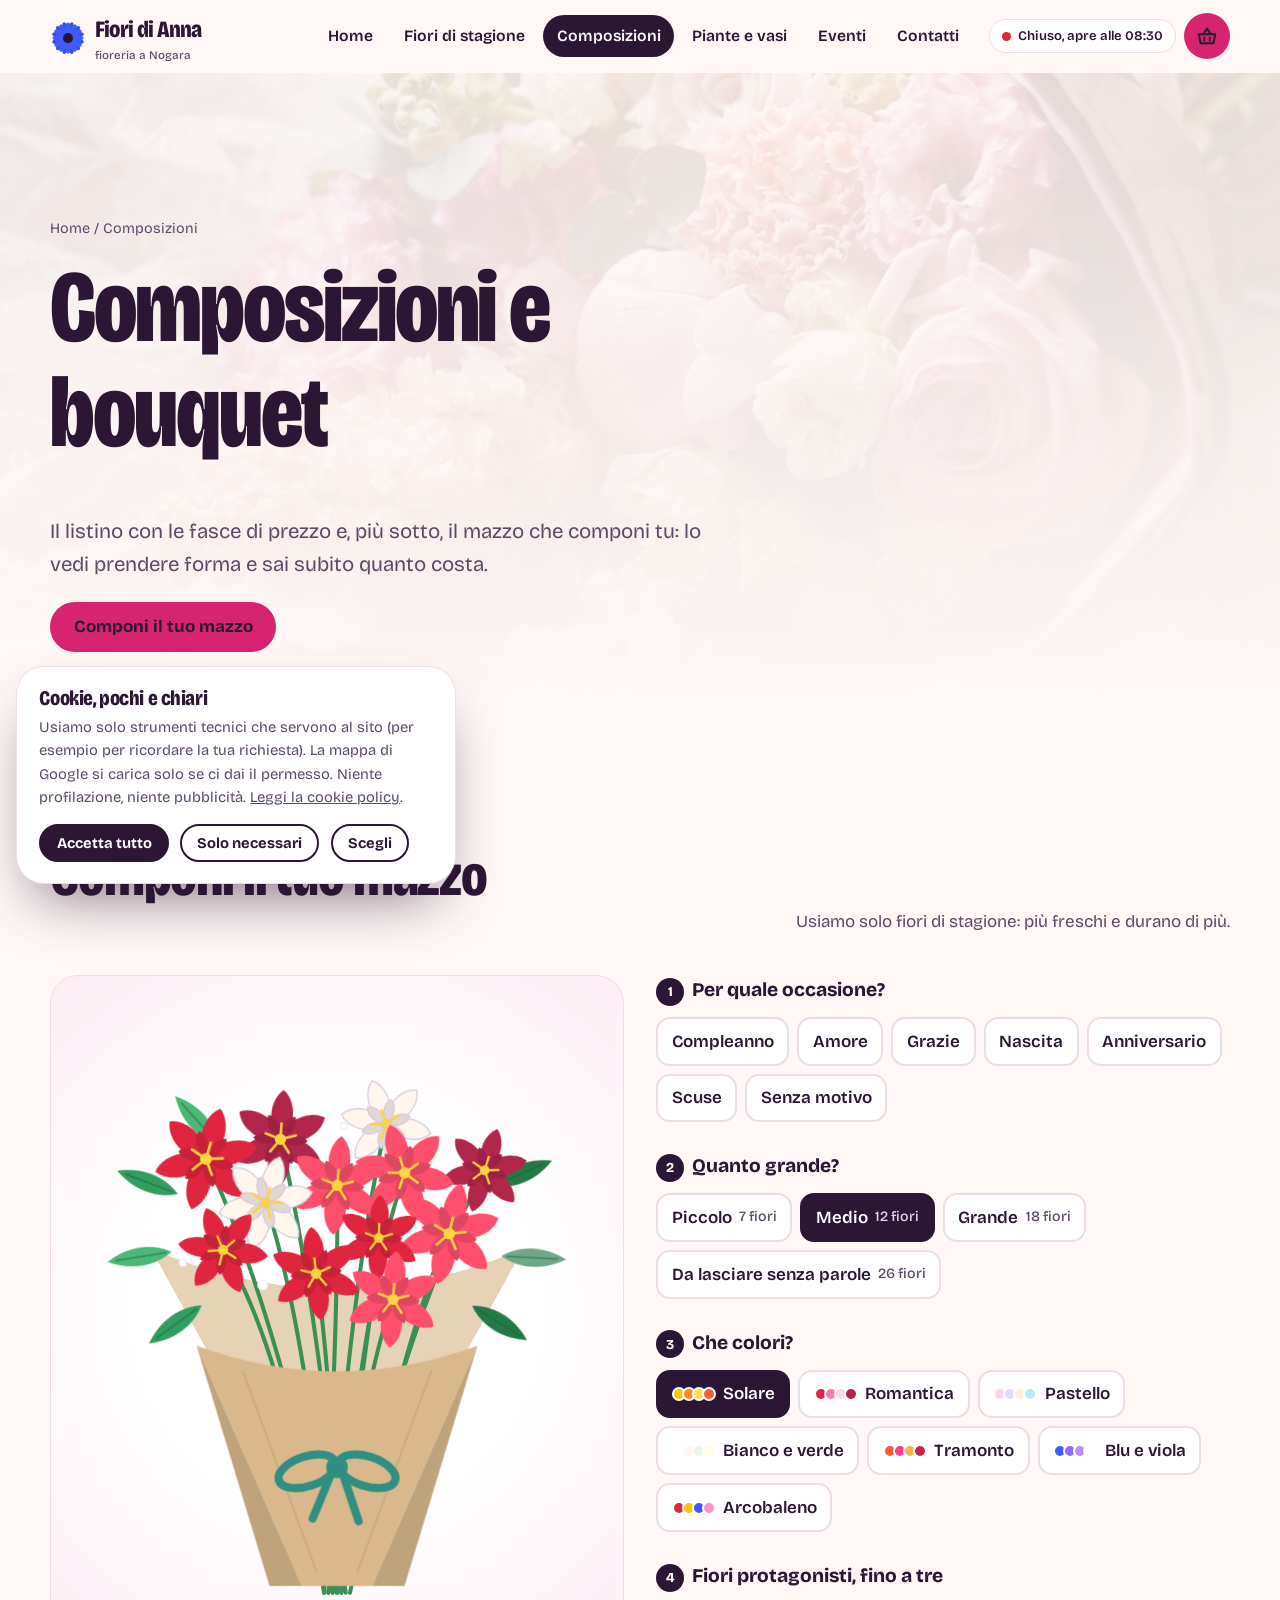
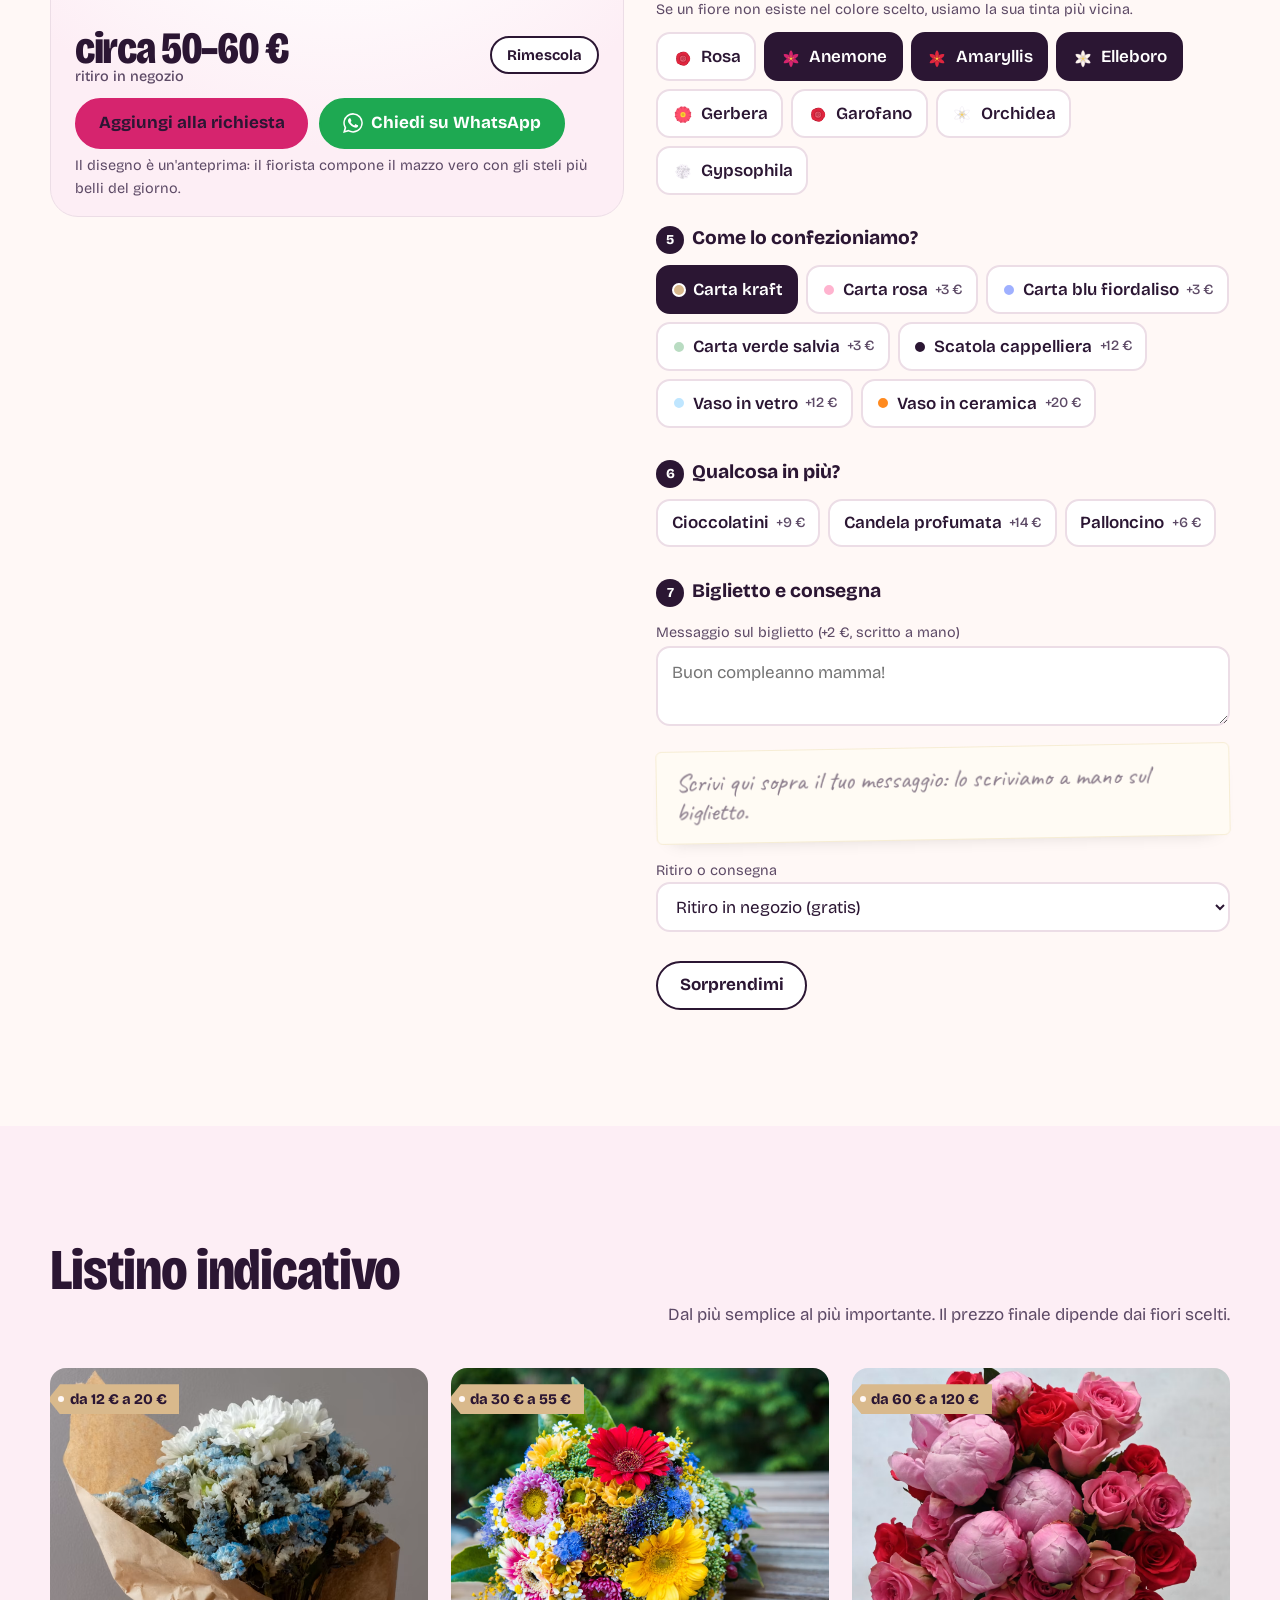
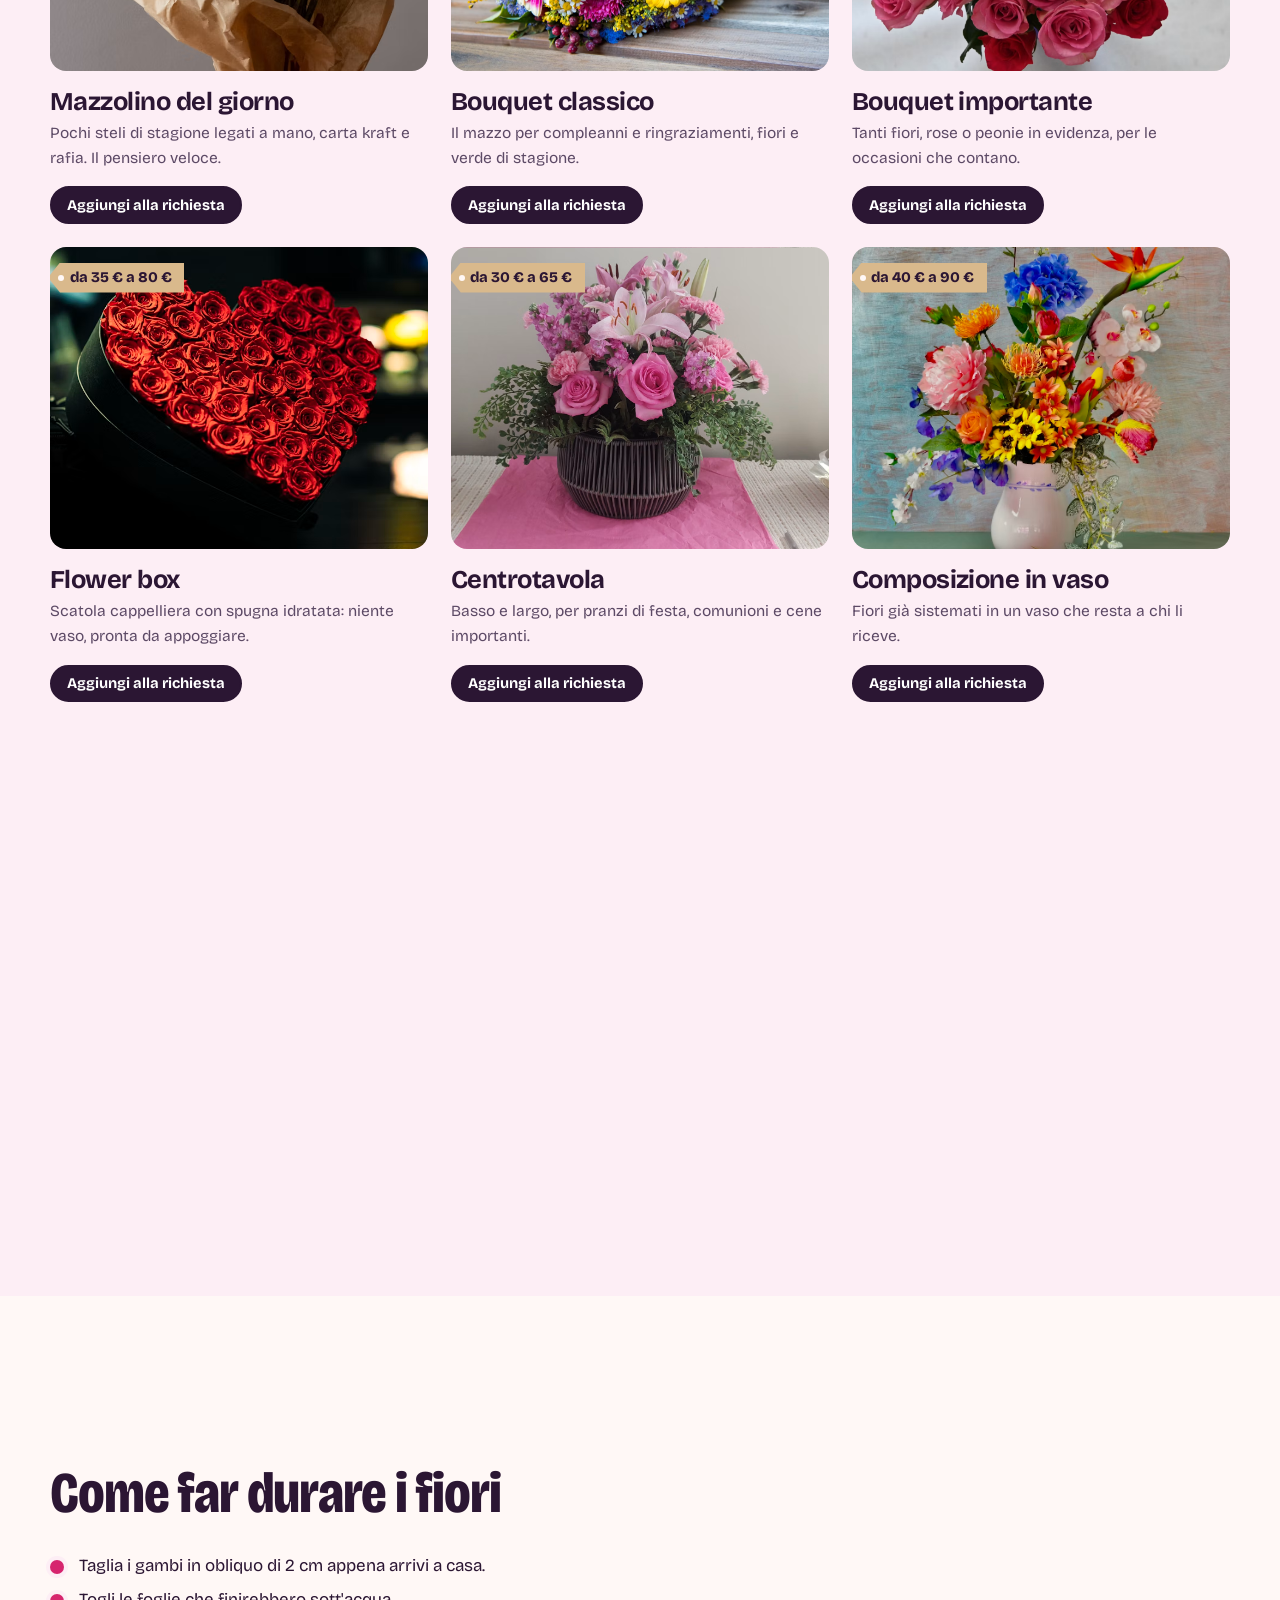
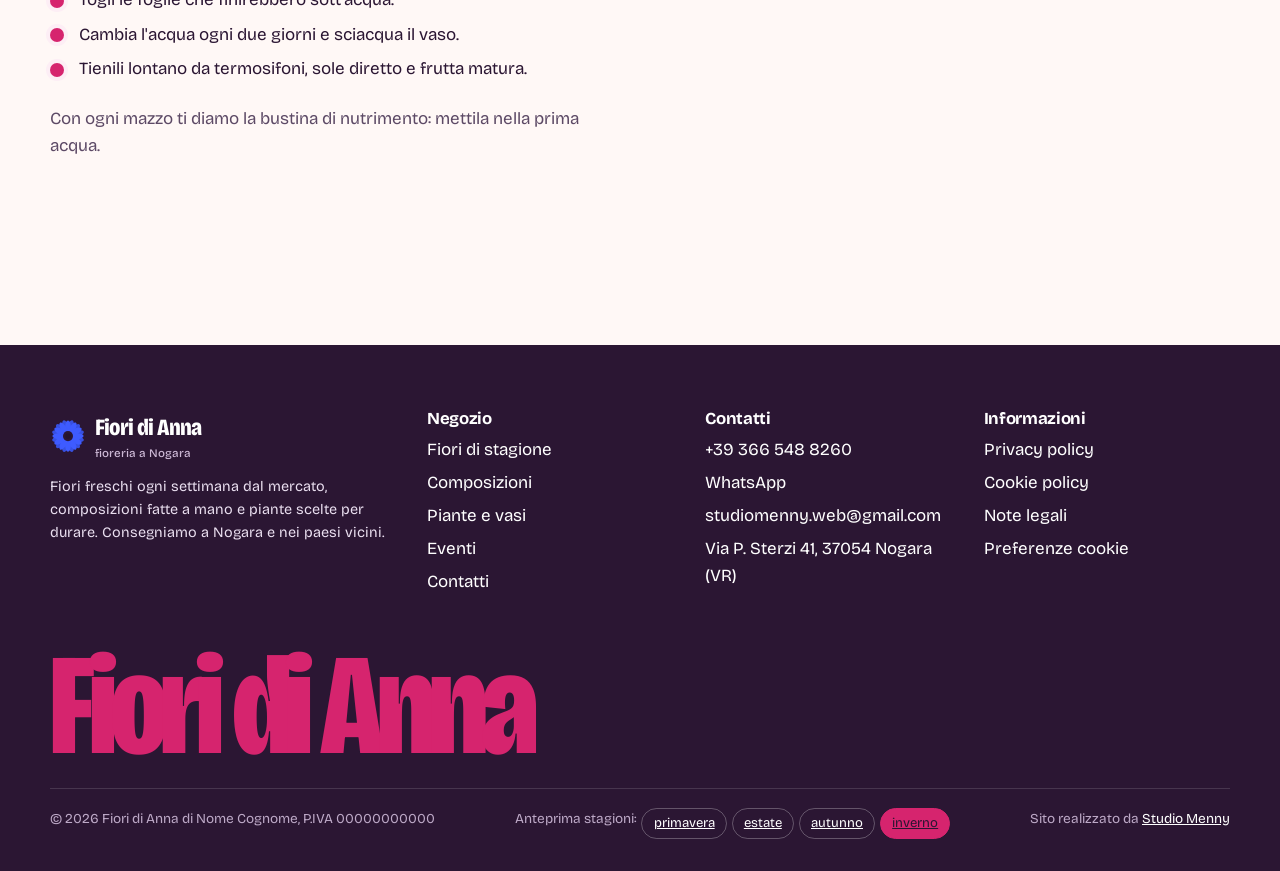
==== composizioni.html @ 898e4e73 "Add files via upload" ====
<!doctype html>
<html lang="it">
<head>
<meta charset="utf-8">
<meta name="viewport" content="width=device-width, initial-scale=1, viewport-fit=cover">
<title>Composizioni e bouquet: prezzi e configuratore | Fiori di Anna, Nogara</title>
<meta name="description" content="Listino indicativo di bouquet, flower box, centrotavola e composizioni. Componi il tuo mazzo online, vedi l'anteprima e il prezzo, invialo su WhatsApp.">
<meta name="theme-color" content="#2b1633">
<meta property="og:type" content="website">
<meta property="og:title" content="Composizioni e bouquet: prezzi e configuratore | Fiori di Anna, Nogara">
<meta property="og:description" content="Listino indicativo di bouquet, flower box, centrotavola e composizioni. Componi il tuo mazzo online, vedi l'anteprima e il prezzo, invialo su WhatsApp.">
<meta property="og:image" content="img/og-image.jpg">
<meta property="og:locale" content="it_IT">
<link rel="icon" href="img/favicon.svg" type="image/svg+xml">
<link rel="preload" href="fonts/bricolage.woff2" as="font" type="font/woff2" crossorigin>
<link rel="stylesheet" href="css/style.css?v=5">
</head>
<body data-page="composizioni">
<noscript><p style="padding:1rem;background:#fff3c4;margin:0">Per usare tutti gli strumenti del sito attiva JavaScript. Puoi comunque chiamarci al +39 366 548 8260 o scrivere a studiomenny.web@gmail.com.</p></noscript>
<main id="main">

<section class="page-hero" data-img="head-composizioni.jpg">
  <div class="wrap">
    <p class="crumbs"><a href="index.html">Home</a> / Composizioni</p>
    <h1>Composizioni e bouquet</h1>
    <p class="lead">Il listino con le fasce di prezzo e, più sotto, il mazzo che componi tu: lo vedi prendere forma e sai subito quanto costa.</p>
    <a class="btn btn-season" href="#configuratore">Componi il tuo mazzo</a>
  </div>
</section>

<section class="section" id="configuratore" style="scroll-margin-top:80px">
  <div class="wrap">
    <div class="section-head"><h2>Componi il tuo mazzo</h2><p class="muted">Usiamo solo fiori di stagione: più freschi e durano di più.</p></div>
    <div class="builder">
      <div class="builder-stage" id="builder-stage">
        <div id="builder-svg"></div>
        <div class="builder-total">
          <p class="price" id="b-price" aria-live="polite" style="margin:0"></p>
          <button class="btn btn-sm btn-light" type="button" id="b-shuffle">Rimescola</button>
        </div>
        <div class="btn-row stage-actions" style="padding:.8rem .5rem .3rem">
          <button class="btn btn-season" type="button" id="b-add">Aggiungi alla richiesta</button>
          <button class="btn btn-wa" type="button" id="b-wa"><svg viewBox="0 0 24 24" fill="currentColor" aria-hidden="true"><path d="M17.5 14.4c-.3-.1-1.8-.9-2-1-.3-.1-.5-.1-.7.1-.2.3-.8 1-.9 1.2-.2.2-.3.2-.6.1-.3-.1-1.3-.5-2.4-1.5-.9-.8-1.5-1.8-1.7-2.1-.2-.3 0-.5.1-.6l.4-.5.3-.5c.1-.2 0-.4 0-.5l-.9-2.2c-.2-.6-.5-.5-.7-.5h-.6c-.2 0-.5.1-.8.4-.3.3-1 1-1 2.5s1.1 2.9 1.2 3.1c.1.2 2.1 3.2 5.1 4.5.7.3 1.3.5 1.7.6.7.2 1.4.2 1.9.1.6-.1 1.8-.7 2-1.4.2-.7.2-1.3.2-1.4-.1-.1-.3-.2-.6-.3zM12 21.8a9.9 9.9 0 0 1-5-1.4l-.4-.2-3.7 1 1-3.6-.2-.4A9.9 9.9 0 1 1 12 21.8zm8.4-18.3A11.8 11.8 0 0 0 1.8 17.6L.1 24l6.5-1.7A11.8 11.8 0 0 0 23.8 12a11.7 11.7 0 0 0-3.4-8.5z"/></svg>Chiedi su WhatsApp</button>
        </div>
        <p class="small muted stage-note" style="padding:0 .5rem;margin:0">Il disegno è un'anteprima: il fiorista compone il mazzo vero con gli steli più belli del giorno.</p>
      </div>
      <form id="builder-form" onsubmit="return false">
        <fieldset class="step"><legend><span>1</span>Per quale occasione?</legend><div class="opts" id="o-occ"></div></fieldset>
        <fieldset class="step"><legend><span>2</span>Quanto grande?</legend><div class="opts" id="o-size"></div></fieldset>
        <fieldset class="step"><legend><span>3</span>Che colori?</legend><div class="opts" id="o-pal"></div></fieldset>
        <fieldset class="step"><legend><span>4</span>Fiori protagonisti, fino a tre</legend><p class="small muted" style="margin:-.3rem 0 .7rem">Se un fiore non esiste nel colore scelto, usiamo la sua tinta più vicina.</p><div class="opts" id="o-fl"></div></fieldset>
        <fieldset class="step"><legend><span>5</span>Come lo confezioniamo?</legend><div class="opts" id="o-wrap"></div></fieldset>
        <fieldset class="step"><legend><span>6</span>Qualcosa in più?</legend><div class="opts" id="o-extra"></div></fieldset>
        <fieldset class="step"><legend><span>7</span>Biglietto e consegna</legend>
          <label for="card-text" class="small muted">Messaggio sul biglietto (+2 €, scritto a mano)</label>
          <textarea id="card-text" rows="2" maxlength="160" placeholder="Buon compleanno mamma!"></textarea>
          <div class="card-preview" id="card-preview" aria-hidden="true"></div>
          <label for="o-town" class="small muted" style="display:block;margin-top:1.2rem">Ritiro o consegna</label>
          <select id="o-town" name="town" class="field"></select>
        </fieldset>
        <div class="btn-row"><button class="btn btn-light" type="button" id="b-surprise">Sorprendimi</button></div>
        <div class="btn-row mobile-only" style="margin-top:1rem">
          <button class="btn btn-season" type="button" onclick="document.getElementById('b-add').click()">Aggiungi alla richiesta</button>
          <button class="btn btn-wa" type="button" onclick="document.getElementById('b-wa').click()"><svg viewBox="0 0 24 24" fill="currentColor" aria-hidden="true"><path d="M17.5 14.4c-.3-.1-1.8-.9-2-1-.3-.1-.5-.1-.7.1-.2.3-.8 1-.9 1.2-.2.2-.3.2-.6.1-.3-.1-1.3-.5-2.4-1.5-.9-.8-1.5-1.8-1.7-2.1-.2-.3 0-.5.1-.6l.4-.5.3-.5c.1-.2 0-.4 0-.5l-.9-2.2c-.2-.6-.5-.5-.7-.5h-.6c-.2 0-.5.1-.8.4-.3.3-1 1-1 2.5s1.1 2.9 1.2 3.1c.1.2 2.1 3.2 5.1 4.5.7.3 1.3.5 1.7.6.7.2 1.4.2 1.9.1.6-.1 1.8-.7 2-1.4.2-.7.2-1.3.2-1.4-.1-.1-.3-.2-.6-.3zM12 21.8a9.9 9.9 0 0 1-5-1.4l-.4-.2-3.7 1 1-3.6-.2-.4A9.9 9.9 0 1 1 12 21.8zm8.4-18.3A11.8 11.8 0 0 0 1.8 17.6L.1 24l6.5-1.7A11.8 11.8 0 0 0 23.8 12a11.7 11.7 0 0 0-3.4-8.5z"/></svg>Chiedi su WhatsApp</button>
        </div>
      </form>
    </div>
  </div>
</section>
<section class="section section-tint">
  <div class="wrap">
    <div class="section-head"><h2>Listino indicativo</h2><p class="muted">Dal più semplice al più importante. Il prezzo finale dipende dai fiori scelti.</p></div>
    <div class="price-list" id="price-list"></div>
  </div>
</section>
<section class="section">
  <div class="wrap split">
    <div>
      <h2>Come far durare i fiori</h2>
      <ul class="checks">
        <li>Taglia i gambi in obliquo di 2 cm appena arrivi a casa.</li>
        <li>Togli le foglie che finirebbero sott'acqua.</li>
        <li>Cambia l'acqua ogni due giorni e sciacqua il vaso.</li>
        <li>Tienili lontano da termosifoni, sole diretto e frutta matura.</li>
      </ul>
      <p class="muted">Con ogni mazzo ti diamo la bustina di nutrimento: mettila nella prima acqua.</p>
    </div>
    <div class="ph reveal" data-img="cura-fiori.jpg" style="--fb:linear-gradient(135deg,#bfe6ff,#ff8fc7)"></div>
  </div>
</section>
</main>
<script src="js/data.js?v=5" defer></script>
<script src="js/app.js?v=5" defer></script>
</body>
</html>
---- css/style.css ----
/* =========================================================
   FIORI DI ANNA — foglio di stile condiviso
   I colori d'accento cambiano da soli con la stagione
   (attributo data-season sull'<html>, impostato da app.js)
   ========================================================= */

@font-face {
  font-family: "Bricolage";
  src: url("../fonts/bricolage.woff2") format("woff2");
  font-weight: 200 800;
  font-stretch: 75% 100%;
  font-display: swap;
}
@font-face {
  font-family: "Caveat";
  src: url("../fonts/caveat.woff2") format("woff2");
  font-weight: 400;
  font-display: swap;
}

:root {
  --paper: #fff8f6;
  --paper-2: #ffffff;
  --ink: #2b1633;
  --ink-soft: #5d4a66;
  --line: #ecdde6;
  --leaf: #1f7a4d;
  --leaf-soft: #d9f4e3;
  --brand: #3e5bff;          /* blu fiordaliso: il colore del marchio */
  --kraft: #d9b98c;
  --kraft-dark: #a9824f;
  --wa: #1ea952;

  /* accenti di stagione (autunno di base) */
  --s1: #ff8a1f;
  --s2: #c7254e;
  --s3: #ffc53d;
  --s-tint: #fff0e3;

  --radius-l: 28px;
  --radius-m: 16px;
  --radius-s: 10px;
  --shadow: 0 18px 40px -22px rgba(43, 22, 51, .35);
  --wrap: min(1180px, 100% - 2.5rem);
  --ff: "Bricolage", "Segoe UI", system-ui, sans-serif;
  --ff-hand: "Caveat", "Segoe Print", cursive;
}

html[data-season="primavera"] { --s1: #ff5fa2; --s2: #1fb36b; --s3: #ffd21f; --s-tint: #ffeef6; }
html[data-season="estate"]    { --s1: #ffb400; --s2: #ff5a36; --s3: #19b6c9; --s-tint: #fff6db; }
html[data-season="autunno"]   { --s1: #ff8a1f; --s2: #c7254e; --s3: #ffc53d; --s-tint: #fff0e3; }
html[data-season="inverno"]   { --s1: #d6246e; --s2: #2f8f83; --s3: #7fb7ff; --s-tint: #fdeef5; }

*, *::before, *::after { box-sizing: border-box; }
html { scroll-behavior: smooth; -webkit-text-size-adjust: 100%; }
body {
  margin: 0;
  font-family: var(--ff);
  font-size: 1.0625rem;
  line-height: 1.6;
  color: var(--ink);
  background: var(--paper);
  font-variation-settings: "wdth" 100;
}
img { max-width: 100%; display: block; }
a { color: inherit; }
button, input, select, textarea { font: inherit; color: inherit; }
:focus-visible { outline: 3px solid var(--brand); outline-offset: 3px; border-radius: 6px; }
.sr-only { position: absolute; width: 1px; height: 1px; overflow: hidden; clip: rect(0 0 0 0); white-space: nowrap; }
.skip { position: absolute; left: 1rem; top: -4rem; background: var(--ink); color: #fff; padding: .6rem 1rem; border-radius: 8px; z-index: 100; }
.skip:focus { top: 1rem; }

.wrap { width: var(--wrap); margin-inline: auto; }

/* ---------- tipografia ---------- */
h1, h2, h3, h4 { margin: 0 0 .5em; line-height: 1.02; letter-spacing: -.02em; }
h1 { font-size: clamp(2.8rem, 8vw, 6.4rem); font-weight: 800; font-variation-settings: "wdth" 78; }
h2 { font-size: clamp(2rem, 4.6vw, 3.6rem); font-weight: 780; font-variation-settings: "wdth" 80; }
h3 { font-size: clamp(1.3rem, 2vw, 1.6rem); font-weight: 700; line-height: 1.15; }
p { margin: 0 0 1em; max-width: 64ch; }
.lead { font-size: clamp(1.1rem, 1.6vw, 1.3rem); color: var(--ink-soft); }
.hand { font-family: var(--ff-hand); font-weight: 400; letter-spacing: 0; }
.muted { color: var(--ink-soft); }
.small { font-size: .9rem; }

/* ---------- header ---------- */
.site-header {
  position: sticky; top: 0; z-index: 50;
  background: color-mix(in srgb, var(--paper) 86%, transparent);
  backdrop-filter: saturate(1.4) blur(12px);
  -webkit-backdrop-filter: saturate(1.4) blur(12px);
  border-bottom: 1px solid transparent;
  transition: border-color .3s;
}
.site-header.scrolled { border-color: var(--line); }
.header-inner { display: flex; align-items: center; gap: 1rem; height: 72px; }
.logo { display: flex; align-items: center; gap: .55rem; text-decoration: none; font-weight: 800; font-size: 1.45rem; letter-spacing: -.03em; font-variation-settings: "wdth" 80; }
.logo svg { width: 36px; height: 36px; flex: none; }
.logo small { display: block; font-weight: 500; font-size: .72rem; letter-spacing: 0; color: var(--ink-soft); line-height: 1; margin-top: 2px; font-variation-settings: "wdth" 100; }
.nav { margin-left: auto; display: flex; gap: .25rem; }
.nav a {
  text-decoration: none; font-weight: 600; font-size: .98rem;
  padding: .5rem .85rem; border-radius: 999px;
  transition: background .2s, color .2s;
}
.nav a:hover { background: var(--s-tint); }
.nav a[aria-current="page"] { background: var(--ink); color: #fff; }
.header-actions { display: flex; align-items: center; gap: .5rem; }
.open-pill {
  display: inline-flex; align-items: center; gap: .45rem;
  font-size: .82rem; font-weight: 600; padding: .35rem .75rem;
  border-radius: 999px; background: #fff; border: 1px solid var(--line); white-space: nowrap;
}
.open-pill i { width: 9px; height: 9px; border-radius: 50%; background: #aaa; }
.open-pill.is-open i { background: #1fb36b; box-shadow: 0 0 0 4px #1fb36b33; }
.open-pill.is-closed i { background: #e0263f; }
.basket-btn {
  position: relative; border: 0; cursor: pointer;
  width: 46px; height: 46px; border-radius: 50%;
  background: var(--s1); color: var(--ink); display: grid; place-items: center;
}
.basket-btn svg { width: 22px; height: 22px; }
.basket-btn b {
  position: absolute; top: -4px; right: -4px; min-width: 22px; height: 22px; padding: 0 5px;
  border-radius: 11px; background: var(--ink); color: #fff; font-size: .75rem; display: grid; place-items: center;
}
.basket-btn b:empty { display: none; }
.burger { display: none; border: 0; background: var(--ink); color: #fff; width: 46px; height: 46px; border-radius: 50%; cursor: pointer; }
.burger svg { width: 22px; height: 22px; margin: auto; }

@media (max-width: 980px) {
  .nav {
    position: fixed; inset: 72px 0 auto 0; flex-direction: column; gap: 0;
    background: var(--paper); padding: 1rem 1.25rem 2rem; border-bottom: 1px solid var(--line);
    transform: translateY(-120%); transition: transform .35s ease; z-index: 40;
  }
  .nav.open { transform: none; }
  .nav a { font-size: 1.6rem; font-weight: 750; padding: .55rem .5rem; border-radius: 12px; font-variation-settings: "wdth" 80; }
  .burger { display: grid; }
  .header-actions .open-pill { display: none; }
}

/* ---------- bottoni ---------- */
.btn {
  display: inline-flex; align-items: center; justify-content: center; gap: .5rem;
  padding: .85rem 1.35rem; border-radius: 999px; border: 2px solid var(--ink);
  background: var(--ink); color: #fff; font-weight: 700; text-decoration: none; cursor: pointer;
  transition: transform .15s, background .2s, color .2s;
  line-height: 1.1;
}
.btn:hover { transform: translateY(-2px); }
.btn:active { transform: translateY(0); }
.btn svg { width: 20px; height: 20px; flex: none; }
.btn-light { background: #fff; color: var(--ink); }
.btn-season { background: var(--s1); border-color: var(--s1); color: var(--ink); }
.btn-wa { background: var(--wa); border-color: var(--wa); color: #fff; }
.btn-ghost { background: transparent; color: var(--ink); }
.btn-sm { padding: .55rem .95rem; font-size: .92rem; }
.btn-row { display: flex; flex-wrap: wrap; gap: .7rem; }

/* ---------- etichetta prezzo "kraft" ---------- */
.tag {
  --h: 30px;
  position: relative; display: inline-flex; align-items: center;
  height: var(--h); padding: 0 .8rem 0 1.35rem;
  background: var(--kraft); color: var(--ink); font-weight: 750; font-size: .92rem;
  clip-path: polygon(12px 0, 100% 0, 100% 100%, 12px 100%, 0 50%);
  white-space: nowrap;
}
.tag::before {
  content: ""; position: absolute; left: 10px; top: 50%; width: 6px; height: 6px; margin-top: -3px;
  border-radius: 50%; background: var(--paper);
}
.tag-tilt { transform: rotate(-4deg); }

/* ---------- sezioni ---------- */
.section { padding: clamp(4rem, 9vw, 7.5rem) 0; }
.section-tint { background: var(--s-tint); }
.section-ink { background: var(--ink); color: #fff; }
.section-ink .muted, .section-ink .lead { color: #d9c9e2; }
.section-head { display: flex; flex-wrap: wrap; align-items: end; justify-content: space-between; gap: 1rem 2rem; margin-bottom: 2.5rem; }
.section-head p { margin: 0; }

/* ---------- intestazione pagina con foto sbiadita ---------- */
.page-hero {
  position: relative; overflow: hidden; isolation: isolate;
  padding: clamp(5rem, 12vw, 9rem) 0 clamp(3rem, 7vw, 5rem);
}
.page-hero::before {
  content: ""; position: absolute; inset: 0; z-index: -2;
  background-image: var(--img, none), radial-gradient(circle at 80% 20%, var(--s1), transparent 50%), radial-gradient(circle at 10% 90%, var(--s3), transparent 45%);
  background-size: cover; background-position: center;
  opacity: .28; filter: saturate(1.2);
}
.page-hero::after {
  content: ""; position: absolute; inset: 0; z-index: -1;
  background: linear-gradient(180deg, color-mix(in srgb, var(--paper) 40%, transparent), var(--paper) 96%);
}
.page-hero h1 { max-width: 14ch; }
.page-hero .lead { max-width: 52ch; }
.crumbs { font-size: .9rem; color: var(--ink-soft); margin-bottom: 1rem; }
.crumbs a { text-decoration: none; }

/* ---------- foto con ripiego colorato ---------- */
.ph {
  position: relative; overflow: hidden; border-radius: var(--radius-m);
  background-image: var(--img, none), var(--fb, linear-gradient(135deg, var(--s1), var(--s2)));
  background-size: cover; background-position: center;
  aspect-ratio: 4 / 3;
}
.ph-tall { aspect-ratio: 3 / 4; }
.ph-sq { aspect-ratio: 1; }
.ph-label {
  position: absolute; left: .8rem; bottom: .8rem;
}

/* ---------- entrata allo scorrimento ---------- */
.reveal { opacity: 0; transform: translateY(24px); transition: opacity .7s ease, transform .7s ease; }
.reveal.in { opacity: 1; transform: none; }

/* ---------- HOME: hero ---------- */
.hero { position: relative; padding: clamp(2rem, 5vw, 4rem) 0 clamp(3rem, 6vw, 5rem); overflow: hidden; }
.hero-grid { display: grid; grid-template-columns: 1.05fr .95fr; gap: 2rem; align-items: center; }
.hero h1 { font-size: clamp(3.2rem, 9.5vw, 8rem); line-height: .9; margin-bottom: .35em; }
.hero .lead { max-width: 40ch; }
.hero-stage {
  position: relative; aspect-ratio: 1 / 1.05; border-radius: 48% 52% 44% 56% / 55% 45% 55% 45%;
  background: radial-gradient(circle at 50% 45%, #fff 0 30%, var(--s-tint) 60%, color-mix(in srgb, var(--s1) 30%, var(--s-tint)) 100%);
}
#hero-bouquet svg { width: 100%; height: 100%; overflow: visible; }
.hero-note {
  position: absolute; right: 4%; bottom: 8%; transform: rotate(-5deg);
  background: #fff; padding: .7rem 1rem .8rem; border-radius: 6px; box-shadow: var(--shadow);
  font-family: var(--ff-hand); font-size: 1.45rem; line-height: 1.05; max-width: 15ch;
}
.hero-shuffle { position: absolute; left: 4%; bottom: 6%; }
.now-strip { margin-top: 1.8rem; display: flex; flex-wrap: wrap; gap: .45rem; align-items: center; }
.now-strip span.label { font-weight: 700; margin-right: .3rem; }
.chip {
  display: inline-flex; align-items: center; gap: .4rem;
  padding: .35rem .8rem .35rem .45rem; border-radius: 999px; background: #fff; border: 1px solid var(--line);
  font-size: .9rem; font-weight: 600; text-decoration: none; cursor: pointer;
}
.chip i { width: 16px; height: 16px; border-radius: 50%; background: var(--c, var(--s1)); }
button.chip[aria-pressed="true"] { background: var(--ink); color: #fff; border-color: var(--ink); }

@media (max-width: 860px) {
  .hero-grid { grid-template-columns: 1fr; }
  .hero-stage { max-width: 460px; width: 100%; margin: 0 auto; }
}

/* bouquet: fioritura iniziale */
.bloom { transform-box: fill-box; transform-origin: center; animation: bloom .7s cubic-bezier(.3,1.5,.5,1) both; animation-delay: var(--d, 0s); }
@keyframes bloom { from { transform: scale(0) rotate(-40deg); } to { transform: none; } }
.stem-draw { stroke-dasharray: 400; stroke-dashoffset: 400; animation: draw .9s ease forwards; animation-delay: var(--d, 0s); }
@keyframes draw { to { stroke-dashoffset: 0; } }

/* ---------- servizi in home ---------- */
.doors { display: grid; grid-template-columns: repeat(12, 1fr); gap: 1.1rem; }
.door {
  position: relative; grid-column: span 4; min-height: 330px; border-radius: var(--radius-l); overflow: hidden;
  text-decoration: none; color: #fff; display: flex; flex-direction: column; justify-content: flex-end; padding: 1.5rem;
  background-image: linear-gradient(180deg, transparent 30%, rgba(43,22,51,.85)), var(--img, none), var(--fb);
  background-size: cover; background-position: center;
  transition: transform .3s;
}
.door:hover { transform: translateY(-4px); }
.door h3 { font-size: clamp(1.6rem, 2.6vw, 2.2rem); margin-bottom: .2em; font-variation-settings: "wdth" 80; }
.door p { margin: 0; color: #f3e8f7; }
.door .tag { position: absolute; top: 1.2rem; right: 1.2rem; }
.door-wide { grid-column: span 8; }
@media (max-width: 860px) { .door, .door-wide { grid-column: span 12; min-height: 260px; } }

/* fiore del giorno */
.fotd { display: grid; grid-template-columns: auto 1fr; gap: 2rem; align-items: center; }
.fotd-art { width: clamp(160px, 22vw, 240px); aspect-ratio: 1; border-radius: 50%; background: #fff; display: grid; place-items: center; box-shadow: var(--shadow); }
.fotd-art svg { width: 78%; height: 78%; }
@media (max-width: 640px) { .fotd { grid-template-columns: 1fr; } }

/* occasioni rapide */
.occasions { display: flex; flex-wrap: wrap; gap: .6rem; margin: 1.4rem 0; }
.occasion-result { display: grid; grid-template-columns: repeat(auto-fill, minmax(140px, 1fr)); gap: 1rem; margin-top: 1rem; }
.mini-flower { text-align: center; font-weight: 650; font-size: .95rem; }
.mini-flower svg { background: #fff; border-radius: 50%; padding: 8px; box-shadow: 0 8px 18px -14px #2b1633; width: 100%; max-width: 110px; height: auto; aspect-ratio: 1; margin: 0 auto .3rem; display: block; }

/* recensioni */
.reviews { display: grid; grid-template-columns: repeat(auto-fit, minmax(240px, 1fr)); gap: 1.2rem; }
.review { background: #fff; color: var(--ink); padding: 1.5rem; border-radius: var(--radius-m); position: relative; }
.review:nth-child(odd) { transform: rotate(-1deg); }
.review:nth-child(even) { transform: rotate(1.2deg); }
.review p { font-size: 1.02rem; }
.review .stars { color: var(--s1); letter-spacing: 2px; }
.review b { display: block; }

/* ---------- PAGINA FIORI ---------- */
.months { display: flex; gap: .35rem; overflow-x: auto; padding-bottom: .5rem; scrollbar-width: thin; }
.months button {
  flex: none; border: 2px solid var(--line); background: #fff; border-radius: 999px;
  padding: .45rem .95rem; font-weight: 650; cursor: pointer; position: relative;
}
.months button[aria-pressed="true"] { background: var(--ink); color: #fff; border-color: var(--ink); }
.months button.today::after { content: ""; position: absolute; top: 4px; right: 6px; width: 7px; height: 7px; border-radius: 50%; background: var(--s1); }
.filters { display: flex; flex-wrap: wrap; gap: .5rem; margin: 1.2rem 0 2rem; align-items: center; }
.filters select { padding: .5rem .8rem; border-radius: 999px; border: 2px solid var(--line); background: #fff; }
.bench { display: grid; grid-template-columns: repeat(auto-fill, minmax(235px, 1fr)); gap: 1.4rem 1.1rem; }
.flower-card { position: relative; background: #fff; border-radius: 22px 22px 22px 6px; padding: 1rem 1.1rem 1.2rem; border: 1px solid var(--line); }
.flower-card .art { background: var(--s-tint); border-radius: 16px; aspect-ratio: 1.2; display: grid; place-items: center; margin-bottom: .8rem; }
.flower-card .art svg { width: 62%; height: auto; }
.flower-card .art, .fotd-art { background-image: var(--img, none); background-size: cover; background-position: center; }
.flower-card .art { aspect-ratio: 4 / 3; overflow: hidden; }
.flower-card .art.has-img svg, .fotd-art.has-img svg { display: none; }
.flower-card h3 { font-size: 1.25rem; margin-bottom: .15rem; }
.flower-card p { font-size: .93rem; color: var(--ink-soft); margin-bottom: .7rem; }
.flower-card .swatches { display: flex; gap: .3rem; margin-bottom: .8rem; }
.flower-card .swatches i { width: 18px; height: 18px; border-radius: 50%; background: var(--c); border: 1px solid #0002; }
.flower-card .badge { position: absolute; top: .8rem; left: .8rem; font-size: .78rem; font-weight: 700; padding: .2rem .6rem; border-radius: 999px; background: var(--ink); color: #fff; }
.flower-card .badge.new { background: var(--s2); }
.flower-card .badge.last { background: var(--s1); color: var(--ink); }
.flower-card .row { flex-wrap: wrap; display: flex; align-items: center; justify-content: space-between; gap: .5rem; }
.empty { padding: 2rem; border: 2px dashed var(--line); border-radius: var(--radius-m); text-align: center; }

/* calendario delle fioriture */
.calendar { position: relative; overflow-x: auto; border-radius: var(--radius-m); background: #fff; border: 1px solid var(--line); }
.calendar table { border-collapse: collapse; width: 100%; min-width: 720px; font-size: .9rem; }
.calendar th, .calendar td { padding: .38rem .3rem; text-align: center; }
.calendar th:first-child, .calendar td:first-child { text-align: left; padding-left: 1rem; white-space: nowrap; font-weight: 650; position: sticky; left: 0; background: #fff; }
.calendar thead th { font-weight: 700; color: var(--ink-soft); }
.calendar thead th.cur { color: var(--ink); background: var(--s-tint); }
.calendar .ini { display: none; }
.calendar td.on span { display: block; height: 14px; border-radius: 7px; background: var(--c); }
.calendar td.cur { background: var(--s-tint); }
.calendar tr + tr td { border-top: 1px solid #f3eaf0; }

/* ---------- CONFIGURATORE ---------- */
.builder { display: grid; grid-template-columns: 1fr 1fr; gap: 2rem; align-items: start; }
.builder-stage {
  position: sticky; top: 90px; border-radius: var(--radius-l); padding: 1rem;
  background: radial-gradient(circle at 50% 40%, #fff 0 35%, var(--s-tint) 75%);
  border: 1px solid var(--line);
}
.builder-stage #builder-svg svg { width: 100%; height: auto; display: block; }
.builder-total { display: flex; align-items: center; justify-content: space-between; gap: 1rem; padding: .8rem .5rem 0; flex-wrap: wrap; }
.builder-total .price { font-size: clamp(2rem, 4vw, 2.8rem); font-weight: 800; letter-spacing: -.03em; font-variation-settings: "wdth" 78; line-height: 1; }
.builder-total .price small { font-size: .9rem; font-weight: 500; color: var(--ink-soft); display: block; letter-spacing: 0; font-variation-settings: "wdth" 100; }
.step { border: 0; padding: 0; margin: 0 0 1.8rem; }
.step legend { font-weight: 750; font-size: 1.2rem; margin-bottom: .7rem; padding: 0; }
.step legend span { display: inline-grid; place-items: center; width: 28px; height: 28px; border-radius: 50%; background: var(--ink); color: #fff; font-size: .85rem; margin-right: .5rem; }
.opts { display: flex; flex-wrap: wrap; gap: .5rem; }
.opt { position: relative; }
.opt input { position: absolute; opacity: 0; inset: 0; cursor: pointer; }
.opt label {
  display: inline-flex; align-items: center; gap: .45rem; cursor: pointer;
  border: 2px solid var(--line); background: #fff; border-radius: 14px; padding: .55rem .85rem; font-weight: 600;
  transition: border-color .15s, background .15s;
}
.opt label small { color: var(--ink-soft); font-weight: 500; }
.opt input:checked + label { border-color: var(--ink); background: var(--ink); color: #fff; }
.opt input:checked + label small { color: #e7d9ef; }
.opt input:focus-visible + label { outline: 3px solid var(--brand); outline-offset: 2px; }
.opt .dots { display: inline-flex; }
.opt .dots i { width: 14px; height: 14px; border-radius: 50%; background: var(--c); margin-left: -4px; border: 2px solid #fff; }
.opt .dots i:first-child { margin-left: 0; }
.card-preview {
  margin-top: .8rem; background: #fffdf3; border: 1px solid #efe3b8; border-radius: 6px; padding: 1rem 1.2rem;
  font-family: var(--ff-hand); font-size: 1.6rem; line-height: 1.15; min-height: 90px; transform: rotate(-1deg);
  box-shadow: 0 10px 20px -16px #0006; white-space: pre-wrap; word-break: break-word;
}
textarea, input[type="text"], input[type="email"], input[type="tel"], input[type="date"], select.field {
  width: 100%; border: 2px solid var(--line); border-radius: 14px; padding: .7rem .9rem; background: #fff;
}
textarea:focus, input:focus, select:focus { border-color: var(--ink); outline: none; }
.mobile-only { display: none; }
@media (max-width: 900px) {
  .builder { display: block; }
  .builder > form { margin-top: 1.5rem; }
  .builder-stage { top: 76px; z-index: 5; padding: .5rem; background: radial-gradient(circle at 50% 40%, #fff 0 35%, var(--s-tint) 75%), var(--paper); box-shadow: var(--shadow); }
  .builder-stage #builder-svg svg { max-height: 30vh; }
  .builder-stage .stage-actions, .builder-stage .stage-note { display: none; }
  .builder-total { padding-top: .3rem; }
  .builder-total .price { font-size: 1.6rem; }
  .mobile-only { display: flex; }
}

/* listino composizioni */
.price-list { display: grid; grid-template-columns: repeat(auto-fill, minmax(290px, 1fr)); gap: 1.4rem; }
.comp { display: flex; flex-direction: column; }
.comp .ph { margin-bottom: 1rem; aspect-ratio: 5 / 4; }
.comp .ph .tag { position: absolute; top: 1rem; left: -2px; }
.comp h3 { margin-bottom: .3rem; }
.comp p { color: var(--ink-soft); font-size: .97rem; flex: 1; }

/* ---------- PIANTE ---------- */
.quiz { background: #fff; border-radius: var(--radius-l); padding: clamp(1.4rem, 3vw, 2.4rem); border: 1px solid var(--line); }
.quiz-grid { display: grid; grid-template-columns: repeat(auto-fit, minmax(220px, 1fr)); gap: 1.4rem; }
.plants { display: grid; grid-template-columns: repeat(auto-fill, minmax(250px, 1fr)); gap: 1.4rem; }
.plant { position: relative; }
.plant .ph { aspect-ratio: 4 / 5; margin-bottom: .8rem; --fb: linear-gradient(160deg, var(--leaf-soft), #b8ecc9); }
.plant .ph svg.leaf-fb { position: absolute; inset: 18% 22%; width: 56%; height: 64%; opacity: .55; }
.plant .ph.has-img svg.leaf-fb { display: none; }
.plant .ph .tag { position: absolute; top: 1rem; right: 0; }
.plant h3 { font-size: 1.2rem; margin-bottom: .2rem; }
.plant .meta { display: flex; flex-wrap: wrap; gap: .35rem; margin: .4rem 0 .7rem; }
.pill { font-size: .78rem; font-weight: 650; padding: .2rem .6rem; border-radius: 999px; background: var(--leaf-soft); color: var(--leaf); }
.pill.warn { background: #ffe8e8; color: #b0233a; }
.plant .match { position: absolute; top: .7rem; left: .7rem; background: var(--brand); color: #fff; font-weight: 750; font-size: .82rem; padding: .25rem .65rem; border-radius: 999px; }
.plant.dim { opacity: .35; }
.vases { display: grid; grid-template-columns: repeat(auto-fill, minmax(190px, 1fr)); gap: 1.1rem; }
.vase { background: #fff; border: 1px solid var(--line); border-radius: var(--radius-m); padding: .8rem; }
.vase .ph { aspect-ratio: 1; margin-bottom: .7rem; --fb: radial-gradient(circle at 50% 60%, var(--vc) 0 28%, color-mix(in srgb, var(--vc) 25%, #fff) 29%); }
.vase h3 { font-size: 1rem; margin-bottom: .5rem; }
.vase .row { display: flex; justify-content: space-between; align-items: center; gap: .4rem; }
.doctor { display: grid; grid-template-columns: .9fr 1.1fr; gap: 2rem; align-items: start; }
.doctor-list { display: flex; flex-direction: column; gap: .5rem; }
.doctor-list button {
  text-align: left; border: 2px solid #ffffff33; background: transparent; color: #fff; border-radius: 14px;
  padding: .8rem 1rem; font-weight: 650; cursor: pointer;
}
.doctor-list button[aria-pressed="true"] { background: var(--s1); color: var(--ink); border-color: var(--s1); }
.doctor-answer { background: #fff; color: var(--ink); border-radius: var(--radius-l); padding: 1.8rem; min-height: 100%; }
@media (max-width: 800px) { .doctor { grid-template-columns: 1fr; } }

/* ---------- EVENTI ---------- */
.split { display: grid; grid-template-columns: 1fr 1fr; gap: clamp(2rem, 5vw, 4rem); align-items: center; }
.split.flip > :first-child { order: 2; }
@media (max-width: 860px) { .split { grid-template-columns: 1fr; } .split.flip > :first-child { order: 0; } }
.checks { list-style: none; padding: 0; margin: 0 0 1.4rem; }
.checks li { padding-left: 1.8rem; position: relative; margin-bottom: .45rem; }
.checks li::before { content: ""; position: absolute; left: 0; top: .45em; width: 14px; height: 14px; border-radius: 50%; background: var(--s1); box-shadow: 0 0 0 4px var(--s-tint); }
.steps { counter-reset: s; display: grid; grid-template-columns: repeat(auto-fit, minmax(210px, 1fr)); gap: 1.2rem; }
.steps li { list-style: none; counter-increment: s; background: #fff; border-radius: var(--radius-m); padding: 1.3rem; border: 1px solid var(--line); }
.steps li::before { content: counter(s); display: grid; place-items: center; width: 38px; height: 38px; border-radius: 50%; background: var(--brand); color: #fff; font-weight: 800; margin-bottom: .7rem; }
.calm { background: #f4f1f7; }
.calm .btn-season { background: #fff; border-color: var(--ink); }
.moodboard { display: grid; grid-template-columns: repeat(auto-fit, minmax(150px, 1fr)); gap: .6rem; }
.mood { border: 0; cursor: pointer; border-radius: var(--radius-m); padding: 0; overflow: hidden; background: #fff; text-align: left; border: 2px solid var(--line); }
.mood[aria-pressed="true"] { border-color: var(--ink); }
.mood .bar { display: flex; height: 70px; }
.mood .bar i { flex: 1; background: var(--c); }
.mood span { display: block; padding: .6rem .8rem; font-weight: 650; }

/* ---------- CONTATTI ---------- */
.contact-grid { display: grid; grid-template-columns: 1.1fr .9fr; gap: 2rem; align-items: start; }
@media (max-width: 900px) { .contact-grid { grid-template-columns: 1fr; } }
.contact-cards { display: grid; grid-template-columns: repeat(auto-fit, minmax(250px, 1fr)); gap: 1rem; }
.ccard { display: flex; gap: .9rem; align-items: center; padding: 1.1rem 1.2rem; border-radius: var(--radius-m); background: #fff; border: 1px solid var(--line); text-decoration: none; }
.ccard svg { width: 42px; height: 42px; flex: none; padding: 9px; border-radius: 50%; background: var(--s-tint); }
.ccard b { display: block; }
.ccard span { font-size: .92rem; color: var(--ink-soft); word-break: break-word; }
.hours { width: 100%; border-collapse: collapse; }
.hours td { padding: .5rem 0; border-bottom: 1px solid var(--line); }
.hours td:last-child { text-align: right; font-weight: 650; }
.hours tr.today td { color: var(--brand); font-weight: 800; }
.map-box { border-radius: var(--radius-l); overflow: hidden; aspect-ratio: 16 / 10; background: var(--s-tint); position: relative; display: grid; place-items: center; text-align: center; padding: 1.5rem; }
.map-box iframe { position: absolute; inset: 0; width: 100%; height: 100%; border: 0; }
.panel { background: #fff; border: 1px solid var(--line); border-radius: var(--radius-l); padding: clamp(1.3rem, 3vw, 2rem); }
.form-grid { display: grid; grid-template-columns: 1fr 1fr; gap: 1rem; }
.form-grid .full { grid-column: 1 / -1; }
.form-grid label { font-weight: 650; font-size: .95rem; display: block; margin-bottom: .3rem; }
@media (max-width: 600px) { .form-grid { grid-template-columns: 1fr; } }
.result-box { margin-top: 1rem; padding: 1rem 1.2rem; border-radius: var(--radius-m); background: var(--s-tint); font-weight: 600; }
.check-row { display: flex; gap: .6rem; align-items: flex-start; font-size: .92rem; }
.check-row input { margin-top: .3rem; width: 18px; height: 18px; flex: none; }

/* ---------- cestino (richiesta) ---------- */
.drawer-bg { position: fixed; inset: 0; background: #2b163366; z-index: 80; opacity: 0; pointer-events: none; transition: opacity .3s; }
.drawer {
  position: fixed; top: 0; right: 0; bottom: 0; width: min(430px, 100%);
  overflow-y: auto; overscroll-behavior: contain; -webkit-overflow-scrolling: touch; background: var(--paper); z-index: 90;
  transform: translateX(105%); transition: transform .35s ease, visibility 0s .35s; visibility: hidden; display: flex; flex-direction: column;
  box-shadow: -20px 0 60px -30px #2b1633;
}
.drawer.open { transform: none; visibility: visible; transition: transform .35s ease; }
.drawer.open + .drawer-bg, .drawer-bg.show { opacity: 1; pointer-events: auto; }
.drawer header { display: flex; align-items: center; justify-content: space-between; padding: 1.2rem 1.4rem; border-bottom: 1px solid var(--line); }
.drawer header h2 { font-size: 1.7rem; margin: 0; }
.drawer .x { border: 0; background: var(--ink); color: #fff; width: 40px; height: 40px; border-radius: 50%; cursor: pointer; font-size: 1.2rem; }
.drawer-body { padding: 1rem 1.4rem 1.5rem; flex: 1 0 auto; }
.drawer-foot { position: sticky; bottom: 0; z-index: 2; box-shadow: 0 -12px 24px -18px #2b163366; flex: none; padding: 1rem 1.4rem calc(1rem + env(safe-area-inset-bottom, 0px)); border-top: 1px solid var(--line); background: #fff; }
.drawer header { flex: none; position: sticky; top: 0; z-index: 2; background: var(--paper); }
@media (max-width: 700px) { .drawer-foot .btn { padding: .75rem .8rem; font-size: .95rem; } .drawer-foot p { margin-bottom: .6rem !important; } }
.bitem { display: grid; grid-template-columns: 1fr auto; gap: .2rem .8rem; padding: .8rem 0; border-bottom: 1px dashed var(--line); }
.bitem small { color: var(--ink-soft); grid-column: 1; }
.bitem .qty { display: flex; align-items: center; gap: .3rem; grid-row: 1 / 3; grid-column: 2; }
.bitem .qty button { width: 30px; height: 30px; border-radius: 50%; border: 2px solid var(--line); background: #fff; cursor: pointer; font-weight: 800; }
.note-box { font-size: .88rem; background: var(--s-tint); padding: .8rem 1rem; border-radius: 12px; margin-bottom: 1rem; }

/* toast */
.toast {
  position: fixed; left: 50%; bottom: 90px; transform: translate(-50%, 30px); opacity: 0; z-index: 120;
  background: var(--ink); color: #fff; padding: .8rem 1.2rem; border-radius: 999px; font-weight: 650;
  transition: opacity .25s, transform .25s; pointer-events: none; max-width: calc(100% - 2rem); text-align: center;
}
.toast.show { opacity: 1; transform: translate(-50%, 0); }

/* barra rapida contatti (mobile) */
.quickbar {
  position: fixed; left: .75rem; right: .75rem; bottom: calc(.75rem + env(safe-area-inset-bottom, 0px)); z-index: 60;
  display: none; grid-template-columns: repeat(3, 1fr); gap: .4rem; background: var(--ink); padding: .4rem; border-radius: 999px;
  box-shadow: 0 14px 30px -10px #2b1633aa;
}
.quickbar a { display: flex; align-items: center; justify-content: center; gap: .35rem; color: #fff; text-decoration: none; font-weight: 700; font-size: .9rem; padding: .65rem .3rem; border-radius: 999px; }
.quickbar a:nth-child(2) { background: var(--wa); }
.quickbar svg { width: 18px; height: 18px; }
@media (max-width: 760px) { .quickbar { display: grid; } body { padding-bottom: 80px; } }

/* ---------- cookie ---------- */
.cookie {
  position: fixed; left: 1rem; bottom: 1rem; z-index: 110; width: min(440px, calc(100% - 2rem));
  background: #fff; border-radius: var(--radius-l); padding: 1.3rem 1.4rem; box-shadow: 0 30px 60px -20px #2b163399;
  border: 1px solid var(--line); display: none;
}
.cookie.show { display: block; }
.cookie h2 { font-size: 1.3rem; margin-bottom: .4rem; }
.cookie p { font-size: .92rem; color: var(--ink-soft); }
.cookie .prefs { display: none; margin: .8rem 0; font-size: .92rem; }
.cookie.expanded .prefs { display: block; }
.cookie .prefs label { display: flex; gap: .6rem; align-items: flex-start; margin-bottom: .6rem; }
.cookie .prefs input { margin-top: .3rem; width: 18px; height: 18px; }
@media (max-width: 760px) { .cookie { bottom: 5.5rem; } }

/* ---------- footer ---------- */
.site-footer { background: var(--ink); color: #eadff0; padding: 4rem 0 2rem; margin-top: 0; }
.site-footer a { color: #fff; }
.foot-grid { display: grid; grid-template-columns: 1.4fr 1fr 1fr 1fr; gap: 2rem; }
.foot-grid h3 { font-size: 1.05rem; color: #fff; }
.foot-grid ul { list-style: none; padding: 0; margin: 0; }
.foot-grid li { margin-bottom: .35rem; }
.foot-grid a { text-decoration: none; }
.foot-grid a:hover { text-decoration: underline; }
.foot-big { font-size: clamp(3rem, 12vw, 9rem); font-weight: 800; letter-spacing: -.05em; line-height: .8; font-variation-settings: "wdth" 75; color: var(--s1); margin: 3rem 0 1.5rem; }
.foot-bottom { display: flex; flex-wrap: wrap; justify-content: space-between; gap: 1rem; font-size: .85rem; color: #bda9c7; border-top: 1px solid #ffffff22; padding-top: 1.2rem; }
.foot-bottom button { background: none; border: 0; color: #fff; text-decoration: underline; cursor: pointer; padding: 0; font-size: .85rem; }
@media (max-width: 860px) { .foot-grid { grid-template-columns: 1fr 1fr; } }
@media (max-width: 520px) { .foot-grid { grid-template-columns: 1fr; } }

/* anteprima stagioni (solo dimostrazione) */
.season-switch { display: inline-flex; gap: .3rem; flex-wrap: wrap; }
.season-switch button { border: 1px solid #ffffff44; background: transparent; color: #fff; border-radius: 999px; padding: .25rem .7rem; cursor: pointer; font-size: .82rem; }
.season-switch button[aria-pressed="true"] { background: var(--s1); color: var(--ink); border-color: var(--s1); }

/* ---------- pagine legali ---------- */
.legal { max-width: 760px; }
.legal h2 { font-size: 1.6rem; margin-top: 2.4rem; }
.legal h3 { font-size: 1.15rem; margin-top: 1.4rem; }
.legal table { position: relative; width: 100%; border-collapse: collapse; font-size: .92rem; margin: 1rem 0; }
.legal th, .legal td { border: 1px solid var(--line); padding: .55rem .7rem; text-align: left; vertical-align: top; }
.legal th { background: var(--s-tint); }
.legal .fill { background: #fff3c4; padding: 0 .3rem; border-radius: 4px; }

/* =========================================================
   TELEFONO
   ========================================================= */
@media (max-width: 700px) {
  /* calendario: una riga per fiore, 12 caselle con l'iniziale del mese */
  .calendar { overflow: visible; background: transparent; border: 0; }
  .calendar table, .calendar tbody { display: block; min-width: 0; }
  .calendar thead { display: none; }
  .calendar tr { display: grid; grid-template-columns: repeat(12, 1fr); gap: 3px; padding: .7rem .8rem; background: #fff; border: 1px solid var(--line); border-radius: 14px; margin-bottom: .5rem; }
  .calendar tr + tr td { border-top: 0; }
  .calendar th:first-child, .calendar td:first-child { grid-column: 1 / -1; position: static; padding: 0 0 .35rem; background: none; }
  .calendar td { padding: 0; height: 24px; border-radius: 6px; display: grid; place-items: center; background: #f6f0f4; }
  .calendar td:first-child { display: block; height: auto; text-align: left; border-radius: 0; font-size: .95rem; }
  .calendar td.cur { box-shadow: inset 0 0 0 2px var(--ink); background: #f6f0f4; }
  .calendar td.on { background: var(--c); }
  .calendar td.on span:not(.sr-only) { display: none; }
  .calendar .ini { display: block; font-style: normal; font-size: .7rem; font-weight: 700; color: #b9a9c2; }
  .calendar td.on .ini { color: var(--t, #fff); }

  /* schede su due colonne */
  .bench, .plants, .vases { grid-template-columns: 1fr 1fr; gap: .8rem; }
  .flower-card { padding: .6rem .6rem .8rem; border-radius: 16px 16px 16px 4px; }
  .flower-card .art { margin-bottom: .5rem; }
  .flower-card h3 { font-size: 1rem; }
  .flower-card p { font-size: .8rem; line-height: 1.35; }
  .flower-card .swatches i { width: 14px; height: 14px; }
  .flower-card .badge { font-size: .68rem; top: .4rem; left: .4rem; }
  .flower-card .row { gap: .4rem; }
  .flower-card .row .btn, .plant .btn, .vase .btn { width: 100%; }
  .tag { --h: 26px; font-size: .8rem; padding: 0 .6rem 0 1.2rem; }
  .plant h3 { font-size: 1rem; }
  .plant .meta { gap: .25rem; }
  .pill { font-size: .68rem; padding: .15rem .45rem; }
  .plant .match { font-size: .7rem; top: .4rem; left: .4rem; }
  .plant p.small { font-size: .8rem; }
  .vase { padding: .5rem; }
  .vase h3 { font-size: .9rem; }
  .vase .row { flex-direction: column; align-items: stretch; }
  .comp .ph { aspect-ratio: 16 / 9; }
  .occasion-result { grid-template-columns: repeat(3, 1fr); gap: .6rem; }
  .mini-flower { font-size: .8rem; }

  /* mappa e intestazioni */
  .map-box { aspect-ratio: auto; min-height: 320px; }
  .page-hero { padding: 3.5rem 0 2.2rem; }
  .section { padding: 3.2rem 0; }
  .hero-note { font-size: 1.1rem; max-width: 12ch; right: 2%; bottom: 12%; padding: .5rem .7rem; }
  .hero-shuffle { bottom: 2%; }

  /* tabelle delle pagine legali: una scheda per riga */
  .legal table, .legal tbody, .legal tr, .legal td { display: block; width: 100%; }
  .legal tr:first-child { display: none; }
  .legal tr { border: 1px solid var(--line); border-radius: 12px; margin-bottom: .7rem; overflow: hidden; }
  .legal td { border: 0; border-bottom: 1px solid var(--line); overflow-wrap: anywhere; }
  .legal td:last-child { border-bottom: 0; }
  .legal td::before { content: attr(data-label); display: block; font-weight: 700; font-size: .78rem; color: var(--ink-soft); }
}

@media (prefers-reduced-motion: reduce) {
  *, *::before, *::after { animation-duration: .01ms !important; animation-iteration-count: 1 !important; transition-duration: .01ms !important; scroll-behavior: auto !important; }
  .reveal { opacity: 1; transform: none; }
  .stem-draw { stroke-dashoffset: 0; }
}
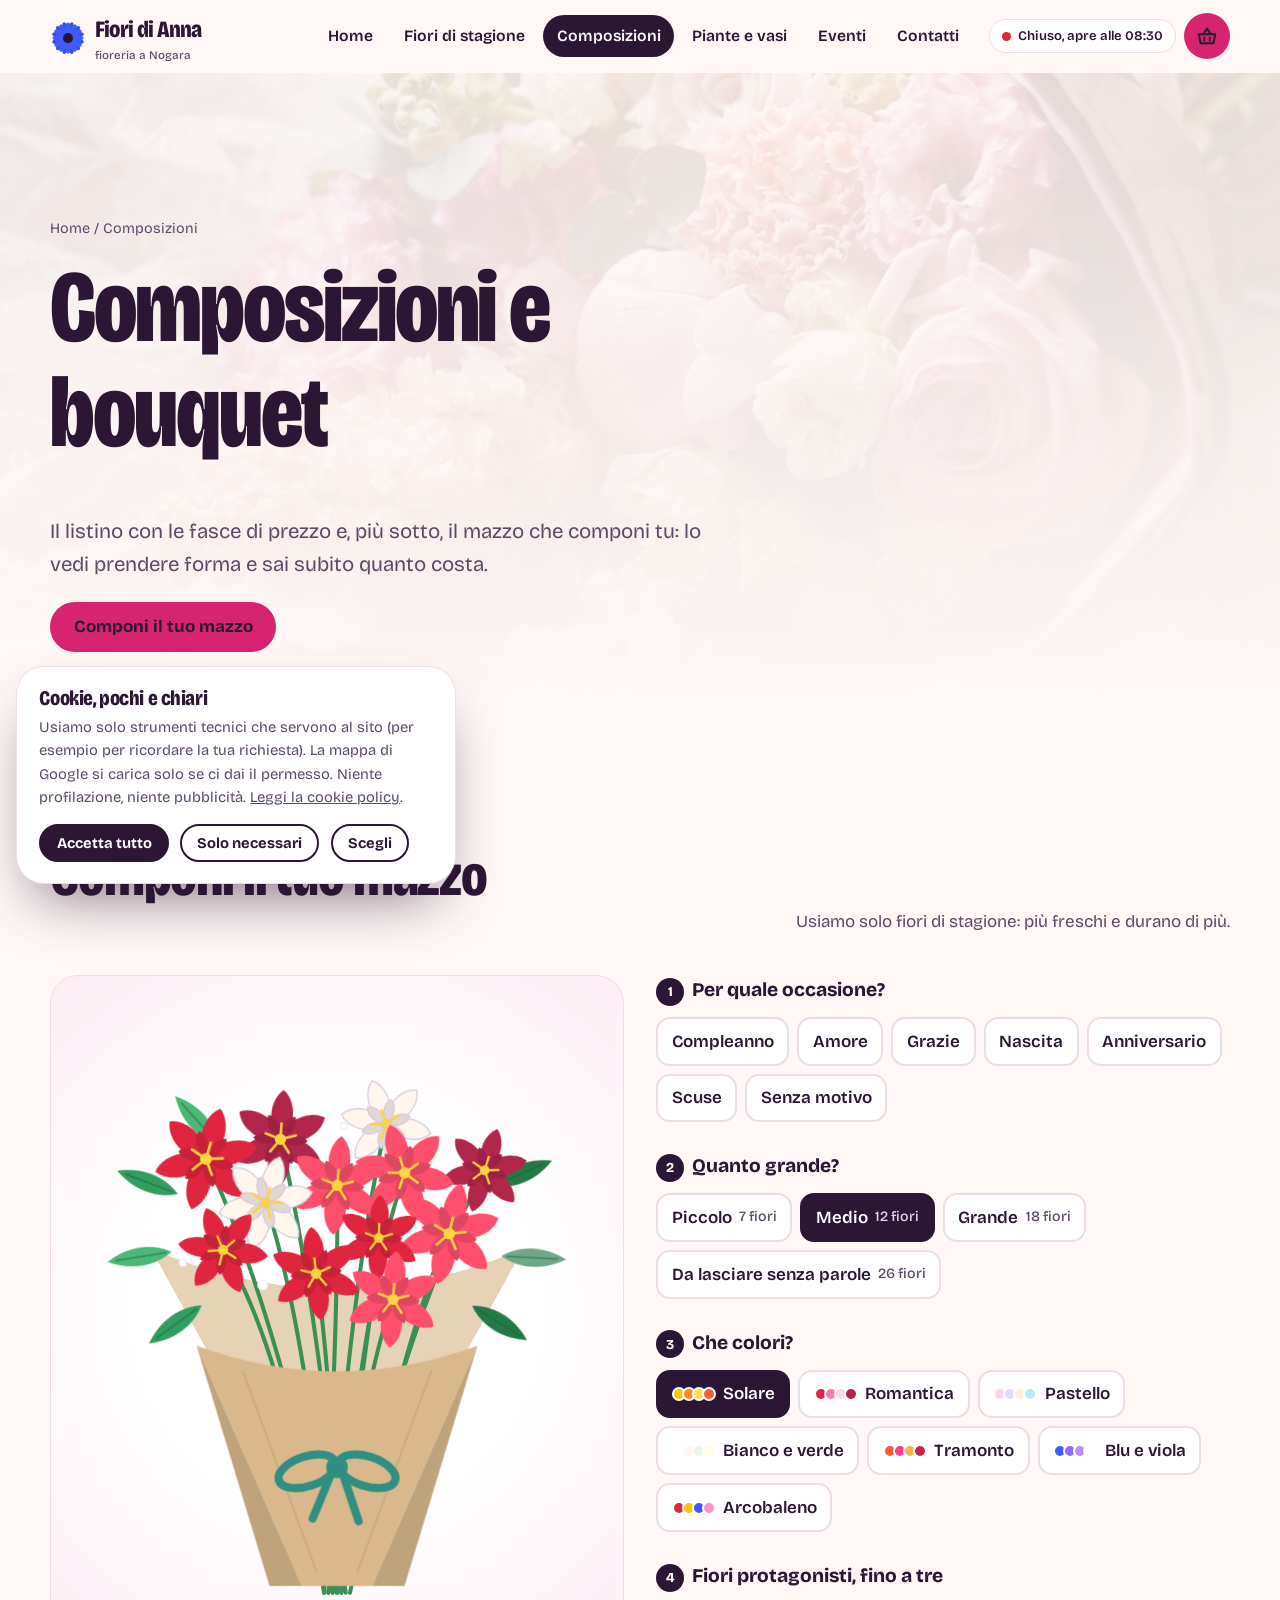
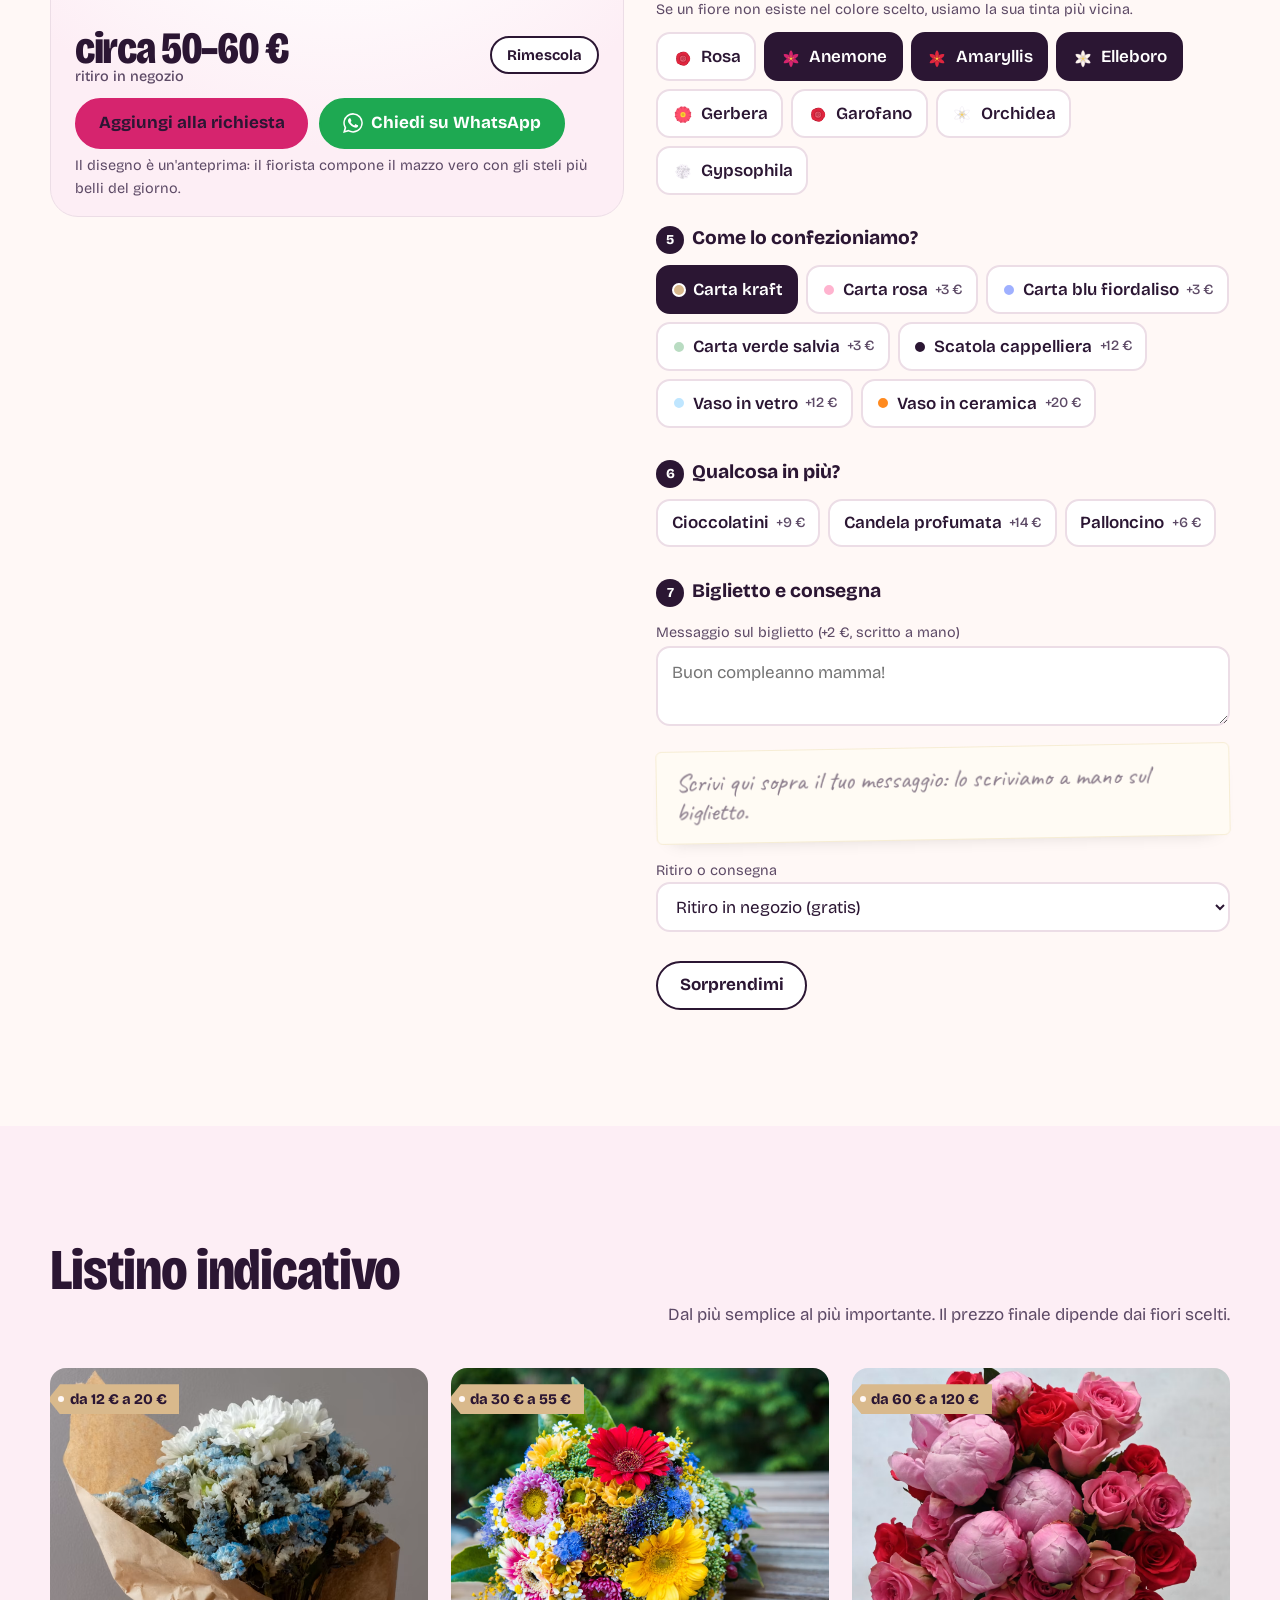
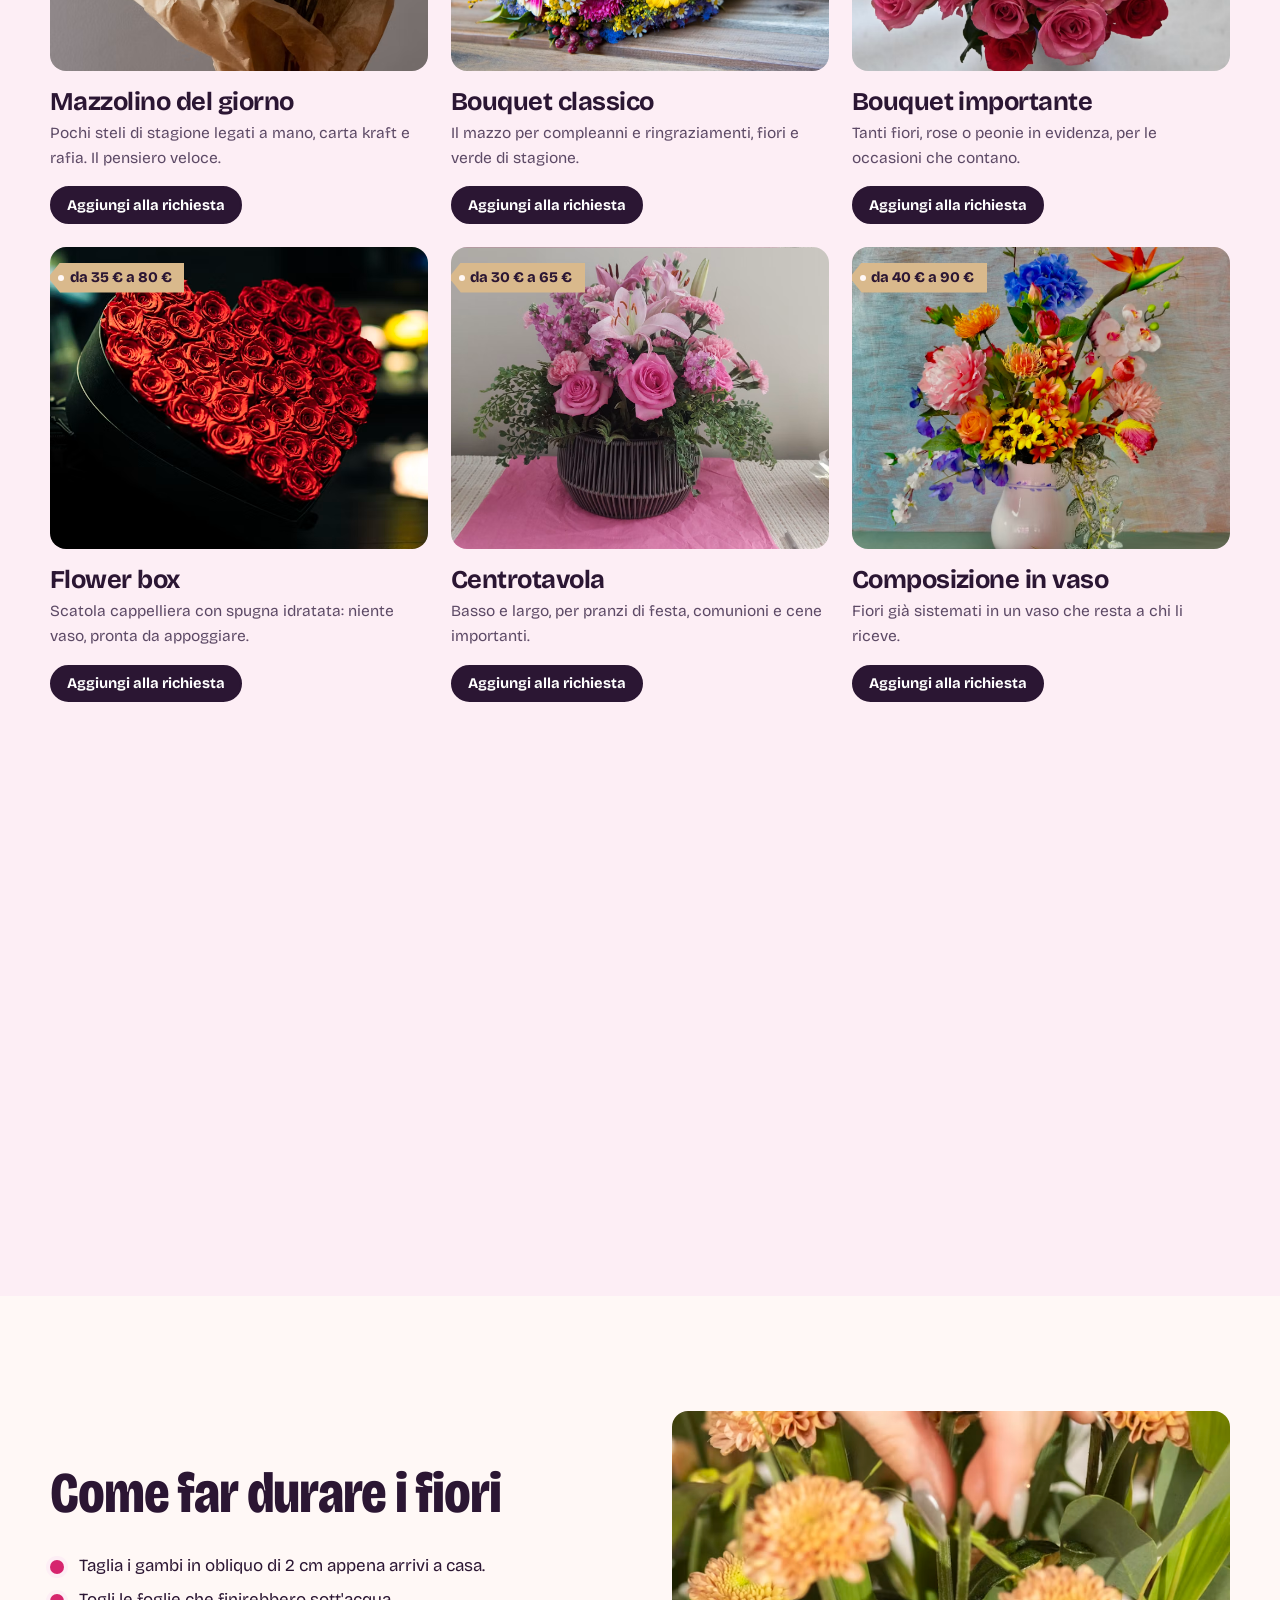
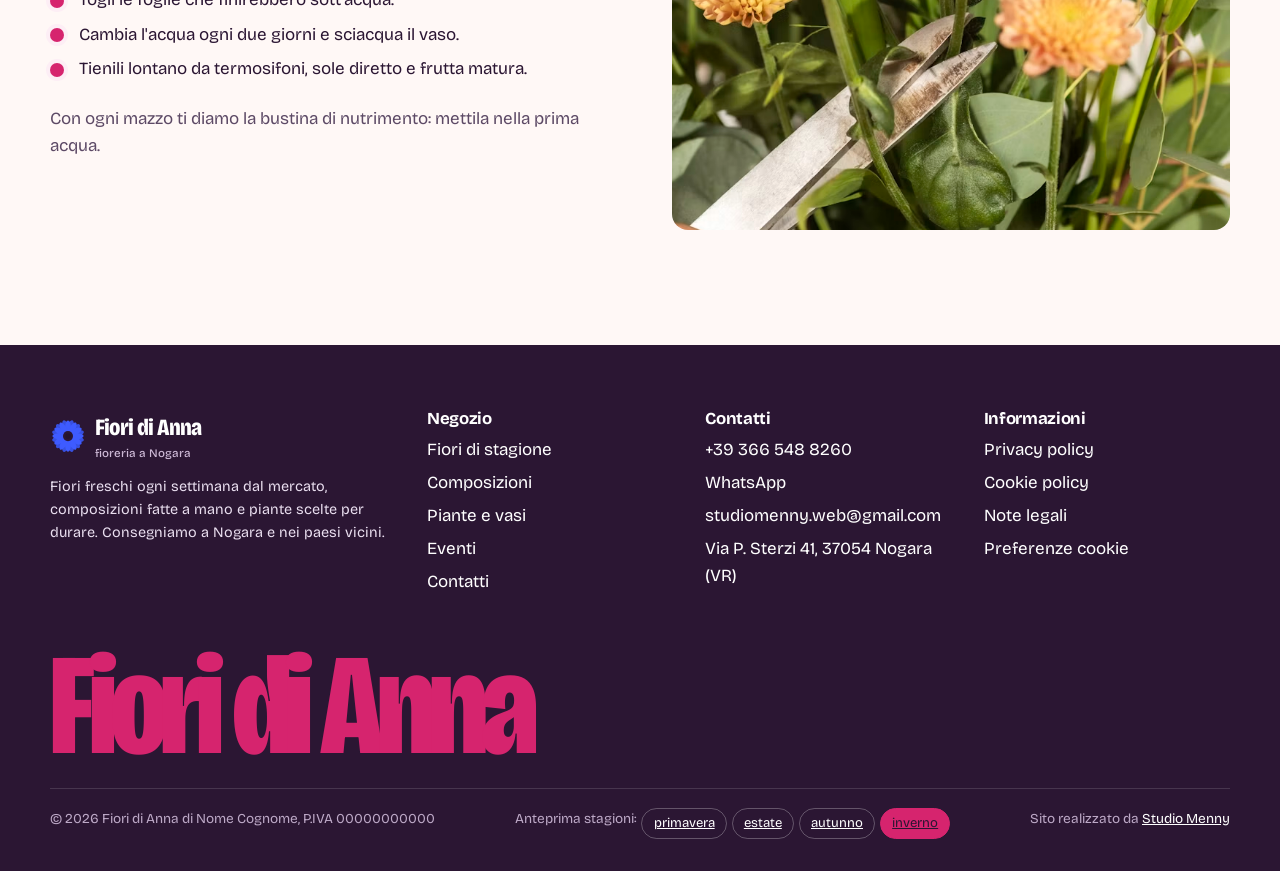
==== commit abb5dc6f: "Add files via upload" ====
--- a/composizioni.html
+++ b/composizioni.html
@@ -9,11 +9,14 @@
 <meta property="og:type" content="website">
 <meta property="og:title" content="Composizioni e bouquet: prezzi e configuratore | Fiori di Anna, Nogara">
 <meta property="og:description" content="Listino indicativo di bouquet, flower box, centrotavola e composizioni. Componi il tuo mazzo online, vedi l'anteprima e il prezzo, invialo su WhatsApp.">
-<meta property="og:image" content="img/og-image.jpg">
+<meta property="og:image" content="https://studiomenny.github.io/FIORI-DI-ANNA/img/og-image.jpg">
+<meta property="og:url" content="https://studiomenny.github.io/FIORI-DI-ANNA/composizioni.html">
+<link rel="canonical" href="https://studiomenny.github.io/FIORI-DI-ANNA/composizioni.html">
+<meta property="og:site_name" content="Fiori di Anna">
 <meta property="og:locale" content="it_IT">
 <link rel="icon" href="img/favicon.svg" type="image/svg+xml">
 <link rel="preload" href="fonts/bricolage.woff2" as="font" type="font/woff2" crossorigin>
-<link rel="stylesheet" href="css/style.css?v=5">
+<link rel="stylesheet" href="css/style.css?v=6">
 </head>
 <body data-page="composizioni">
 <noscript><p style="padding:1rem;background:#fff3c4;margin:0">Per usare tutti gli strumenti del sito attiva JavaScript. Puoi comunque chiamarci al +39 366 548 8260 o scrivere a studiomenny.web@gmail.com.</p></noscript>
@@ -89,7 +92,7 @@
   </div>
 </section>
 </main>
-<script src="js/data.js?v=5" defer></script>
-<script src="js/app.js?v=5" defer></script>
+<script src="js/data.js?v=6" defer></script>
+<script src="js/app.js?v=6" defer></script>
 </body>
 </html>
--- a/css/style.css
+++ b/css/style.css
@@ -593,7 +593,7 @@
   .map-box { aspect-ratio: auto; min-height: 320px; }
   .page-hero { padding: 3.5rem 0 2.2rem; }
   .section { padding: 3.2rem 0; }
-  .hero-note { font-size: 1.1rem; max-width: 12ch; right: 2%; bottom: 12%; padding: .5rem .7rem; }
+  .hero-note { font-size: 1.15rem; max-width: 16ch; right: 2%; bottom: 12%; padding: .5rem .7rem; }
   .hero-shuffle { bottom: 2%; }
 
   /* tabelle delle pagine legali: una scheda per riga */
